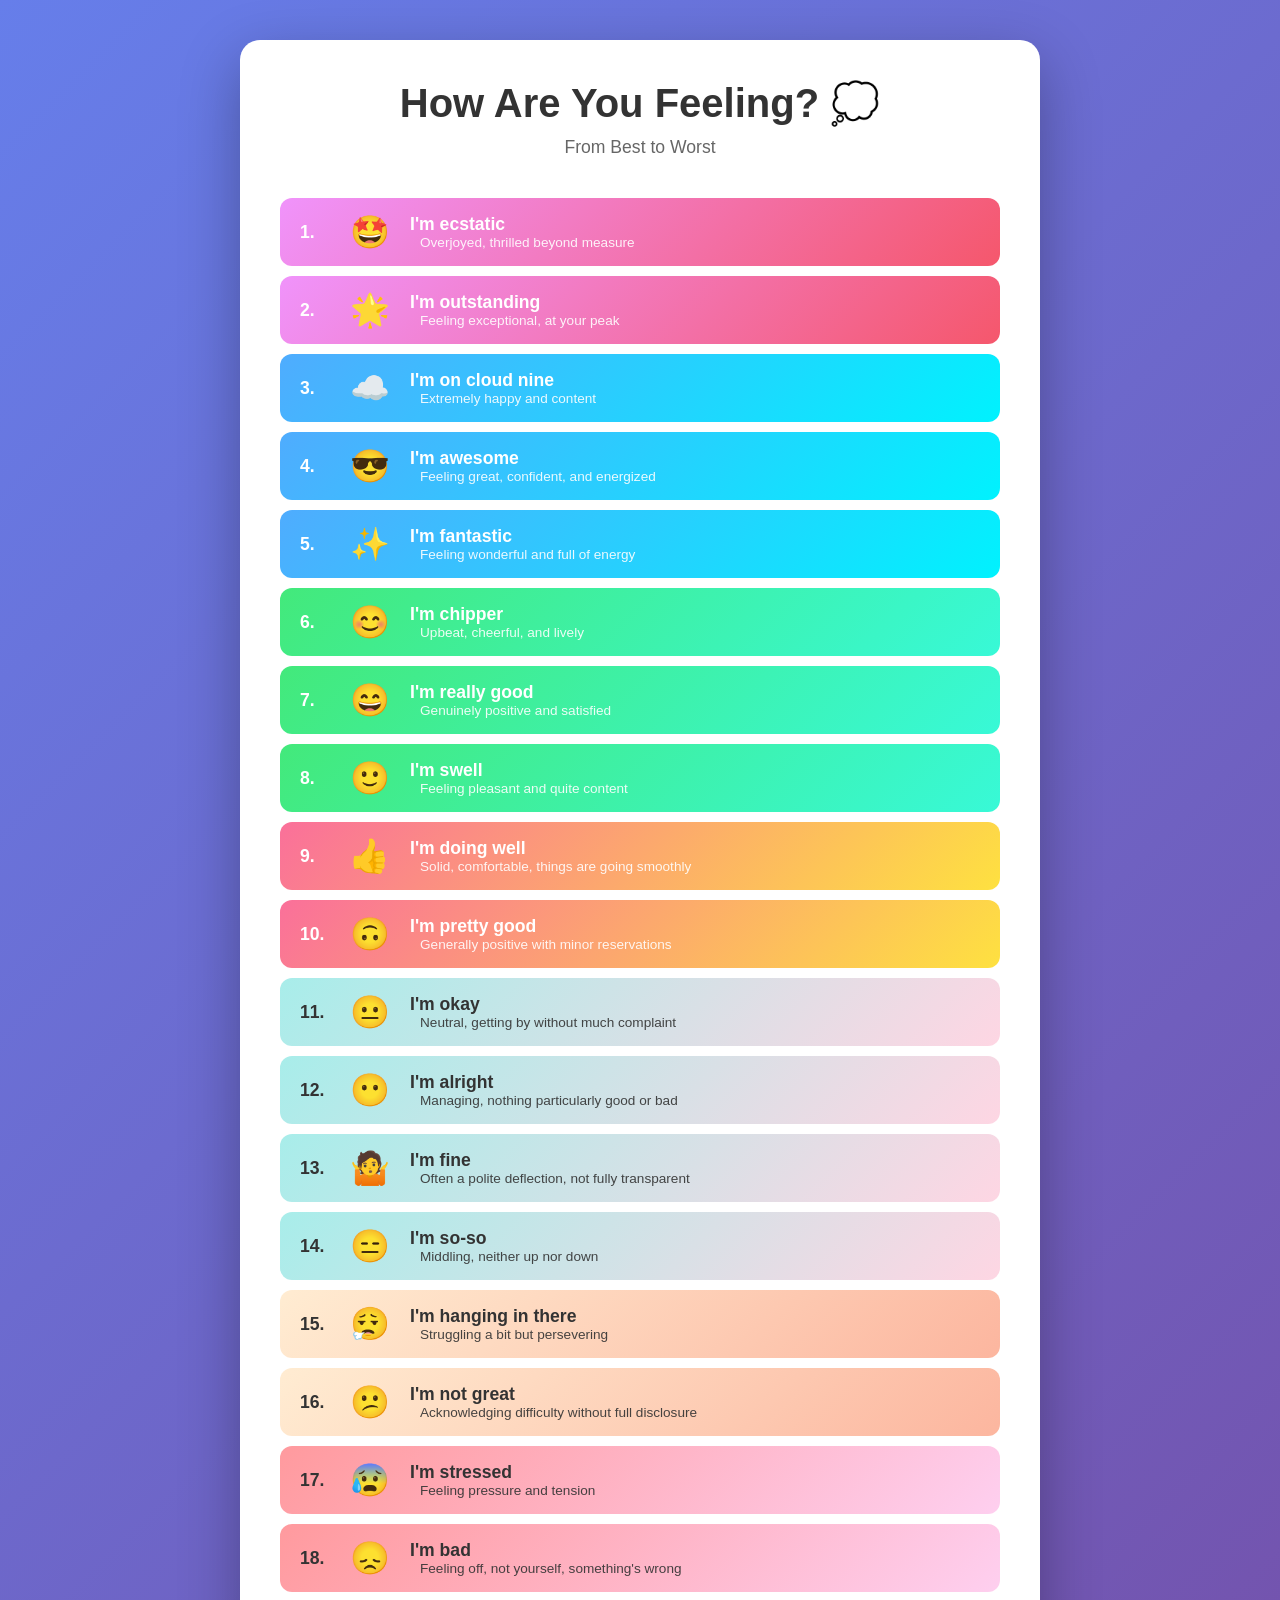
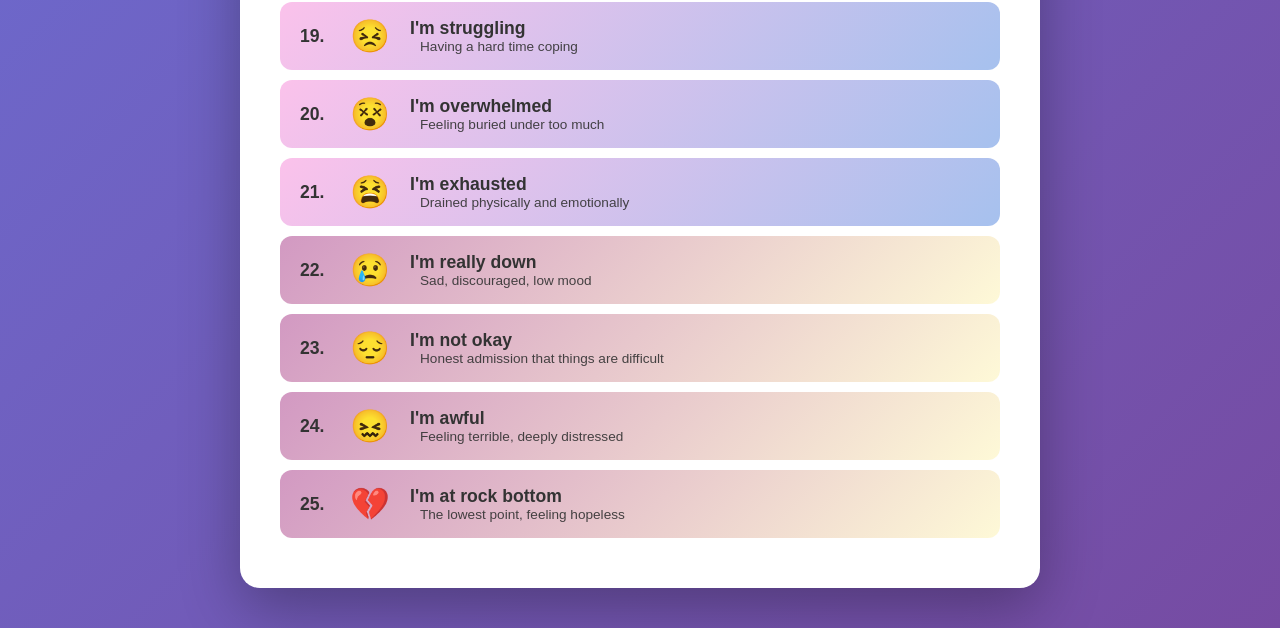
==== feelings_infographic.html @ a2887079 "Create feelings_infographic.html Created feeling page" ====
<!DOCTYPE html>
<html lang="en">
<head>
    <meta charset="UTF-8">
    <meta name="viewport" content="width=device-width, initial-scale=1.0">
    <title>How Are You Feeling?</title>
    <style>
        * {
            margin: 0;
            padding: 0;
            box-sizing: border-box;
        }
        
        body {
            font-family: 'Segoe UI', Tahoma, Geneva, Verdana, sans-serif;
            background: linear-gradient(135deg, #667eea 0%, #764ba2 100%);
            padding: 40px 20px;
            min-height: 100vh;
        }
        
        .container {
            max-width: 800px;
            margin: 0 auto;
            background: white;
            border-radius: 20px;
            padding: 40px;
            box-shadow: 0 20px 60px rgba(0,0,0,0.3);
        }
        
        h1 {
            text-align: center;
            color: #333;
            margin-bottom: 10px;
            font-size: 2.5em;
        }
        
        .subtitle {
            text-align: center;
            color: #666;
            margin-bottom: 40px;
            font-size: 1.1em;
        }
        
        .feeling-item {
            display: flex;
            align-items: center;
            padding: 15px 20px;
            margin: 10px 0;
            border-radius: 12px;
            transition: transform 0.2s, box-shadow 0.2s;
        }
        
        .feeling-item:hover {
            transform: translateX(5px);
            box-shadow: 0 4px 12px rgba(0,0,0,0.1);
        }
        
        .best { background: linear-gradient(135deg, #f093fb 0%, #f5576c 100%); color: white; }
        .great { background: linear-gradient(135deg, #4facfe 0%, #00f2fe 100%); color: white; }
        .good { background: linear-gradient(135deg, #43e97b 0%, #38f9d7 100%); color: white; }
        .okay { background: linear-gradient(135deg, #fa709a 0%, #fee140 100%); color: white; }
        .neutral { background: linear-gradient(135deg, #a8edea 0%, #fed6e3 100%); color: #333; }
        .struggling { background: linear-gradient(135deg, #ffecd2 0%, #fcb69f 100%); color: #333; }
        .difficult { background: linear-gradient(135deg, #ff9a9e 0%, #fecfef 100%); color: #333; }
        .bad { background: linear-gradient(135deg, #fbc2eb 0%, #a6c1ee 100%); color: #333; }
        .worst { background: linear-gradient(135deg, #d299c2 0%, #fef9d7 100%); color: #333; }
        
        .emoji {
            font-size: 2em;
            margin-right: 15px;
            min-width: 50px;
            text-align: center;
        }
        
        .number {
            font-weight: bold;
            margin-right: 15px;
            min-width: 30px;
            font-size: 1.1em;
        }
        
        .text {
            flex-grow: 1;
            font-weight: 600;
            font-size: 1.1em;
        }
        
        .description {
            font-size: 0.85em;
            opacity: 0.9;
            font-weight: 400;
            margin-left: 10px;
        }
    </style>
</head>
<body>
    <div class="container">
        <h1>How Are You Feeling? 💭</h1>
        <p class="subtitle">From Best to Worst</p>
        
        <div class="feeling-item best">
            <span class="number">1.</span>
            <span class="emoji">🤩</span>
            <div>
                <span class="text">I'm ecstatic</span>
                <div class="description">Overjoyed, thrilled beyond measure</div>
            </div>
        </div>
        
        <div class="feeling-item best">
            <span class="number">2.</span>
            <span class="emoji">🌟</span>
            <div>
                <span class="text">I'm outstanding</span>
                <div class="description">Feeling exceptional, at your peak</div>
            </div>
        </div>
        
        <div class="feeling-item great">
            <span class="number">3.</span>
            <span class="emoji">☁️</span>
            <div>
                <span class="text">I'm on cloud nine</span>
                <div class="description">Extremely happy and content</div>
            </div>
        </div>
        
        <div class="feeling-item great">
            <span class="number">4.</span>
            <span class="emoji">😎</span>
            <div>
                <span class="text">I'm awesome</span>
                <div class="description">Feeling great, confident, and energized</div>
            </div>
        </div>
        
        <div class="feeling-item great">
            <span class="number">5.</span>
            <span class="emoji">✨</span>
            <div>
                <span class="text">I'm fantastic</span>
                <div class="description">Feeling wonderful and full of energy</div>
            </div>
        </div>
        
        <div class="feeling-item good">
            <span class="number">6.</span>
            <span class="emoji">😊</span>
            <div>
                <span class="text">I'm chipper</span>
                <div class="description">Upbeat, cheerful, and lively</div>
            </div>
        </div>
        
        <div class="feeling-item good">
            <span class="number">7.</span>
            <span class="emoji">😄</span>
            <div>
                <span class="text">I'm really good</span>
                <div class="description">Genuinely positive and satisfied</div>
            </div>
        </div>
        
        <div class="feeling-item good">
            <span class="number">8.</span>
            <span class="emoji">🙂</span>
            <div>
                <span class="text">I'm swell</span>
                <div class="description">Feeling pleasant and quite content</div>
            </div>
        </div>
        
        <div class="feeling-item okay">
            <span class="number">9.</span>
            <span class="emoji">👍</span>
            <div>
                <span class="text">I'm doing well</span>
                <div class="description">Solid, comfortable, things are going smoothly</div>
            </div>
        </div>
        
        <div class="feeling-item okay">
            <span class="number">10.</span>
            <span class="emoji">🙃</span>
            <div>
                <span class="text">I'm pretty good</span>
                <div class="description">Generally positive with minor reservations</div>
            </div>
        </div>
        
        <div class="feeling-item neutral">
            <span class="number">11.</span>
            <span class="emoji">😐</span>
            <div>
                <span class="text">I'm okay</span>
                <div class="description">Neutral, getting by without much complaint</div>
            </div>
        </div>
        
        <div class="feeling-item neutral">
            <span class="number">12.</span>
            <span class="emoji">😶</span>
            <div>
                <span class="text">I'm alright</span>
                <div class="description">Managing, nothing particularly good or bad</div>
            </div>
        </div>
        
        <div class="feeling-item neutral">
            <span class="number">13.</span>
            <span class="emoji">🤷</span>
            <div>
                <span class="text">I'm fine</span>
                <div class="description">Often a polite deflection, not fully transparent</div>
            </div>
        </div>
        
        <div class="feeling-item neutral">
            <span class="number">14.</span>
            <span class="emoji">😑</span>
            <div>
                <span class="text">I'm so-so</span>
                <div class="description">Middling, neither up nor down</div>
            </div>
        </div>
        
        <div class="feeling-item struggling">
            <span class="number">15.</span>
            <span class="emoji">😮‍💨</span>
            <div>
                <span class="text">I'm hanging in there</span>
                <div class="description">Struggling a bit but persevering</div>
            </div>
        </div>
        
        <div class="feeling-item struggling">
            <span class="number">16.</span>
            <span class="emoji">😕</span>
            <div>
                <span class="text">I'm not great</span>
                <div class="description">Acknowledging difficulty without full disclosure</div>
            </div>
        </div>
        
        <div class="feeling-item difficult">
            <span class="number">17.</span>
            <span class="emoji">😰</span>
            <div>
                <span class="text">I'm stressed</span>
                <div class="description">Feeling pressure and tension</div>
            </div>
        </div>
        
        <div class="feeling-item difficult">
            <span class="number">18.</span>
            <span class="emoji">😞</span>
            <div>
                <span class="text">I'm bad</span>
                <div class="description">Feeling off, not yourself, something's wrong</div>
            </div>
        </div>
        
        <div class="feeling-item bad">
            <span class="number">19.</span>
            <span class="emoji">😣</span>
            <div>
                <span class="text">I'm struggling</span>
                <div class="description">Having a hard time coping</div>
            </div>
        </div>
        
        <div class="feeling-item bad">
            <span class="number">20.</span>
            <span class="emoji">😵</span>
            <div>
                <span class="text">I'm overwhelmed</span>
                <div class="description">Feeling buried under too much</div>
            </div>
        </div>
        
        <div class="feeling-item bad">
            <span class="number">21.</span>
            <span class="emoji">😫</span>
            <div>
                <span class="text">I'm exhausted</span>
                <div class="description">Drained physically and emotionally</div>
            </div>
        </div>
        
        <div class="feeling-item worst">
            <span class="number">22.</span>
            <span class="emoji">😢</span>
            <div>
                <span class="text">I'm really down</span>
                <div class="description">Sad, discouraged, low mood</div>
            </div>
        </div>
        
        <div class="feeling-item worst">
            <span class="number">23.</span>
            <span class="emoji">😔</span>
            <div>
                <span class="text">I'm not okay</span>
                <div class="description">Honest admission that things are difficult</div>
            </div>
        </div>
        
        <div class="feeling-item worst">
            <span class="number">24.</span>
            <span class="emoji">😖</span>
            <div>
                <span class="text">I'm awful</span>
                <div class="description">Feeling terrible, deeply distressed</div>
            </div>
        </div>
        
        <div class="feeling-item worst">
            <span class="number">25.</span>
            <span class="emoji">💔</span>
            <div>
                <span class="text">I'm at rock bottom</span>
                <div class="description">The lowest point, feeling hopeless</div>
            </div>
        </div>
    </div>
</body>
</html>
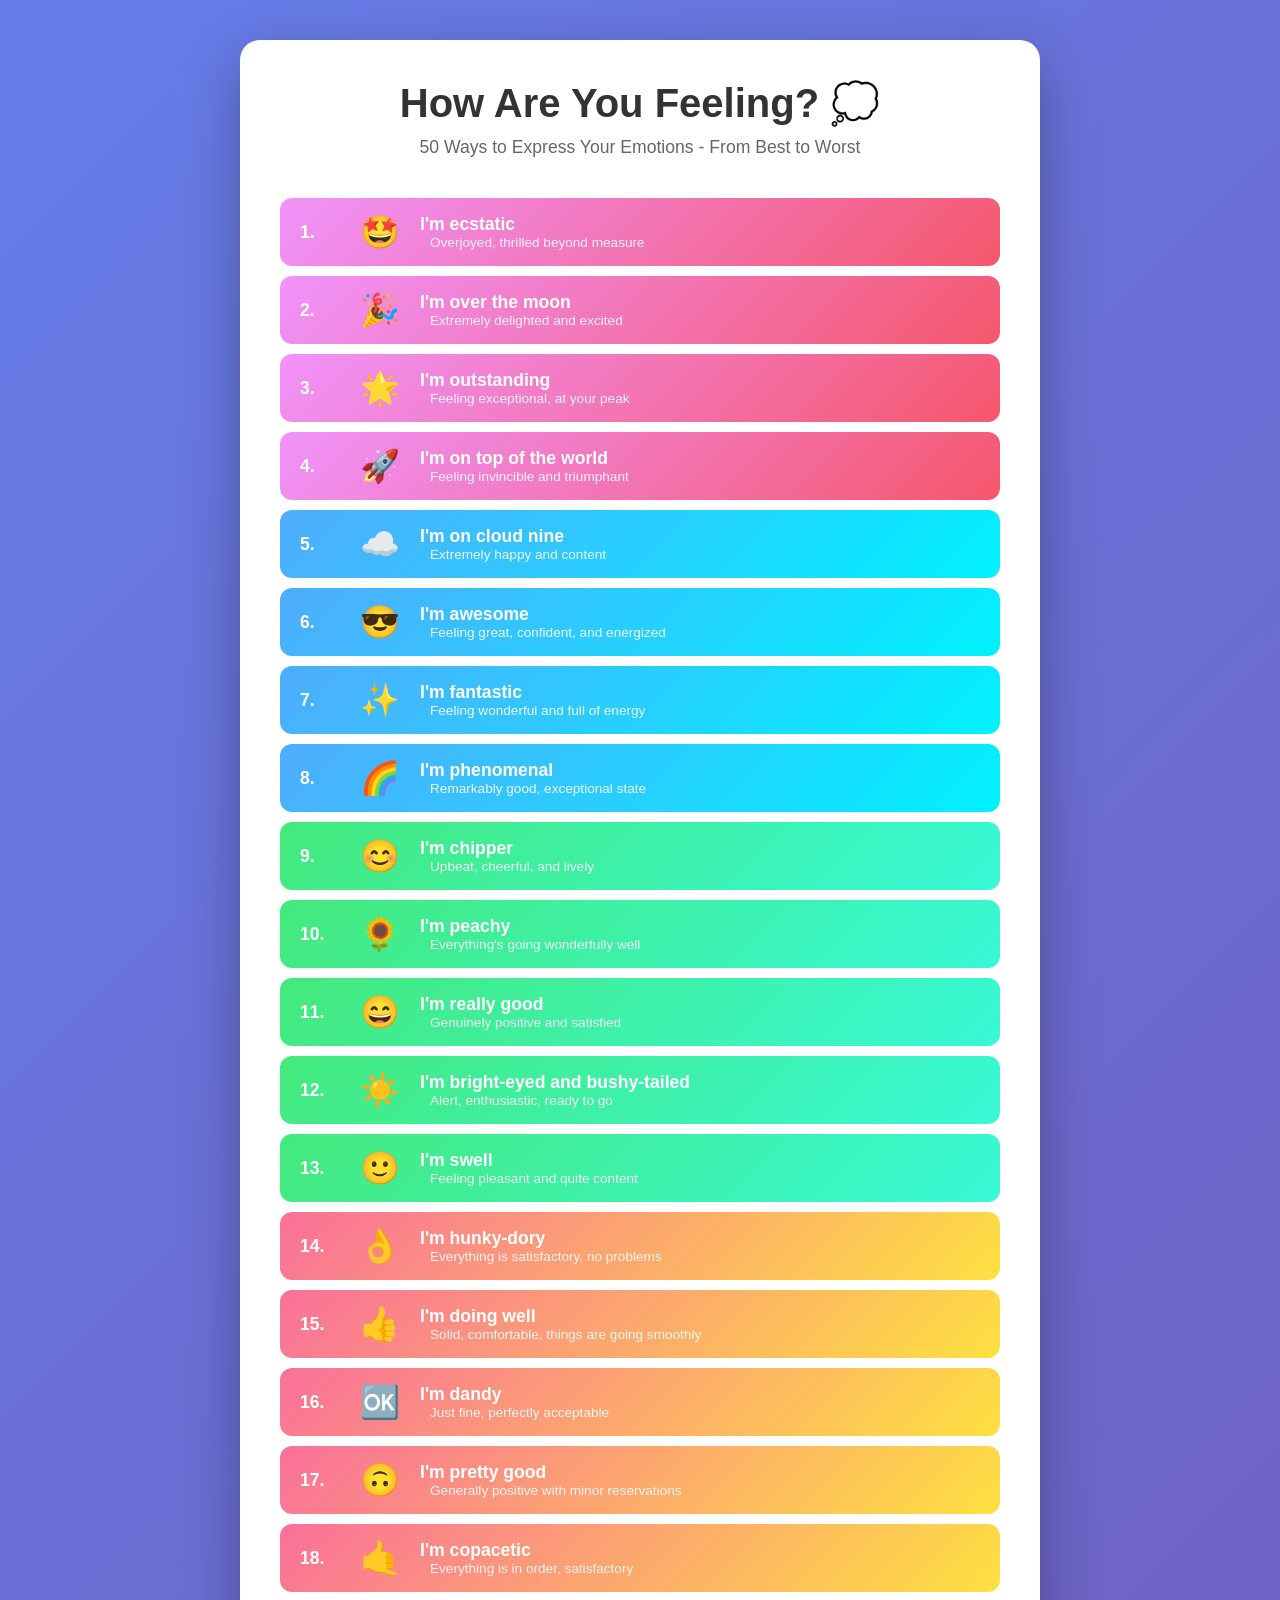
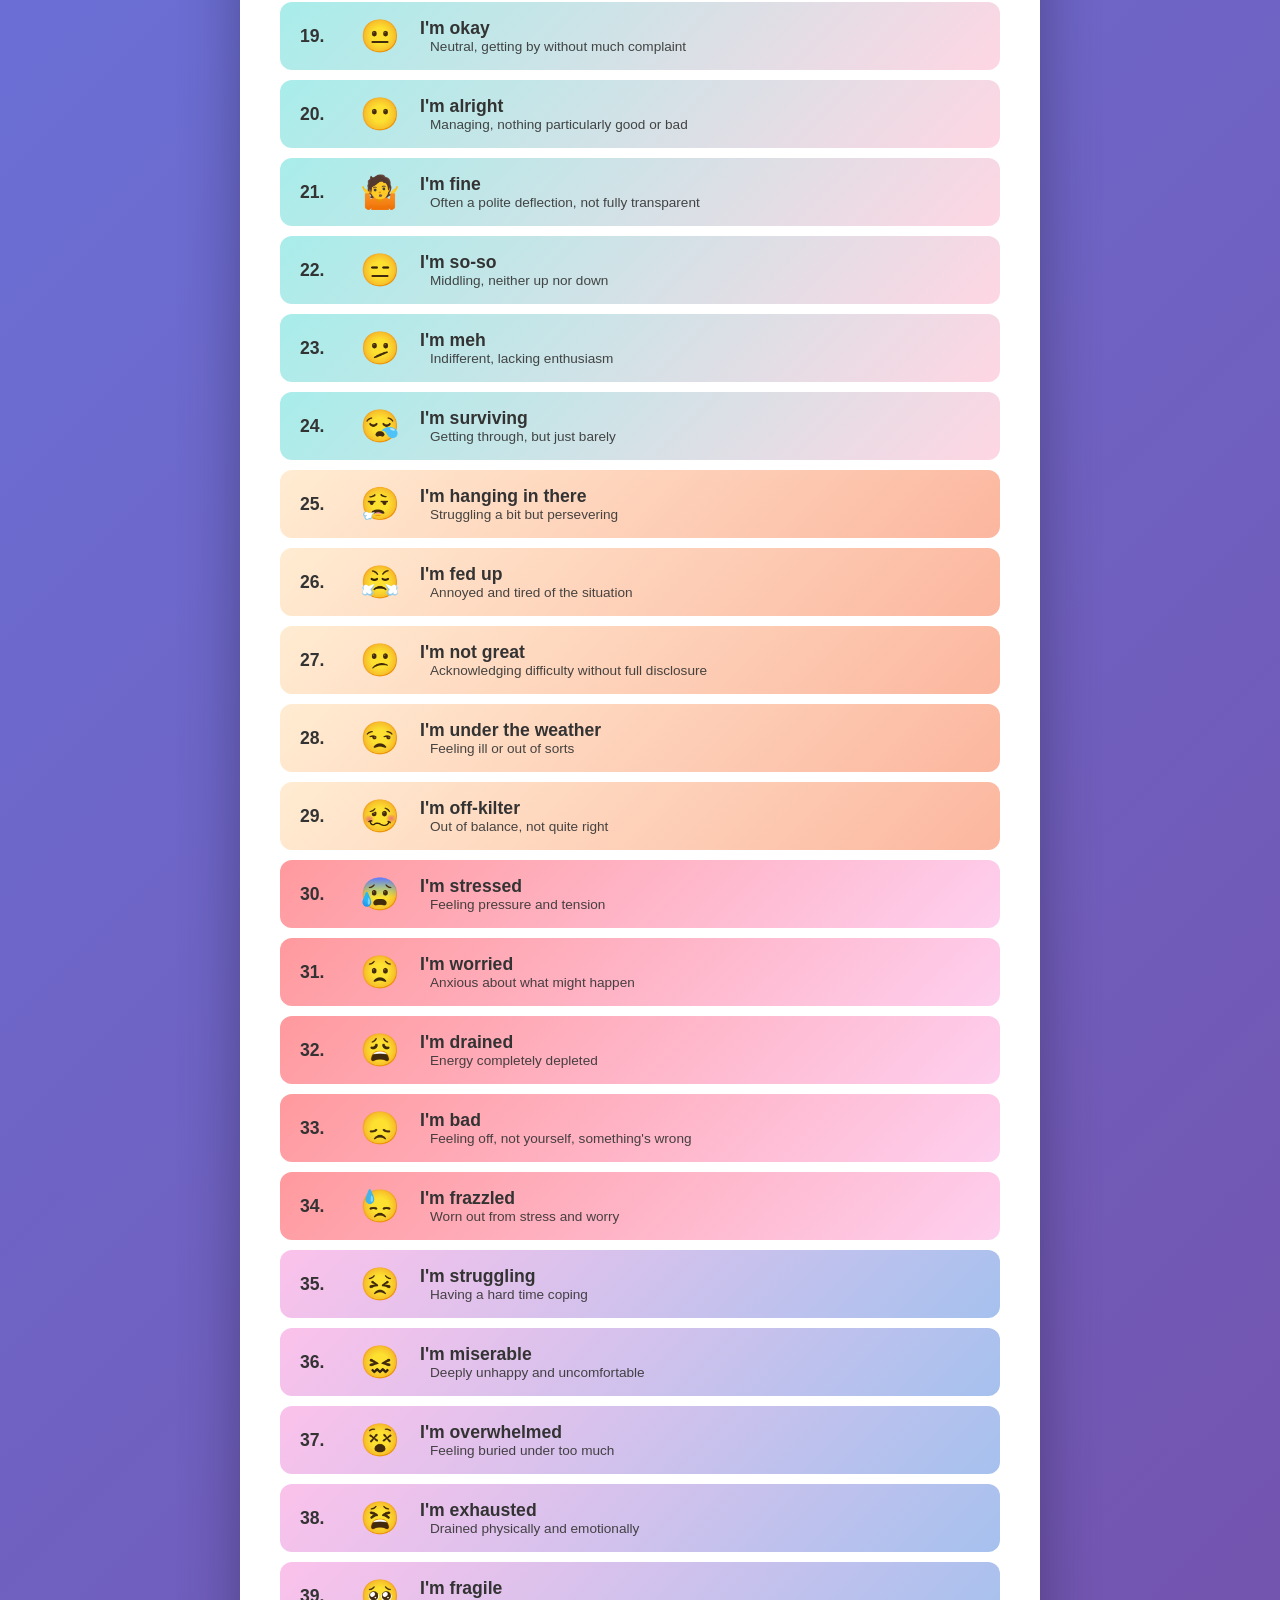
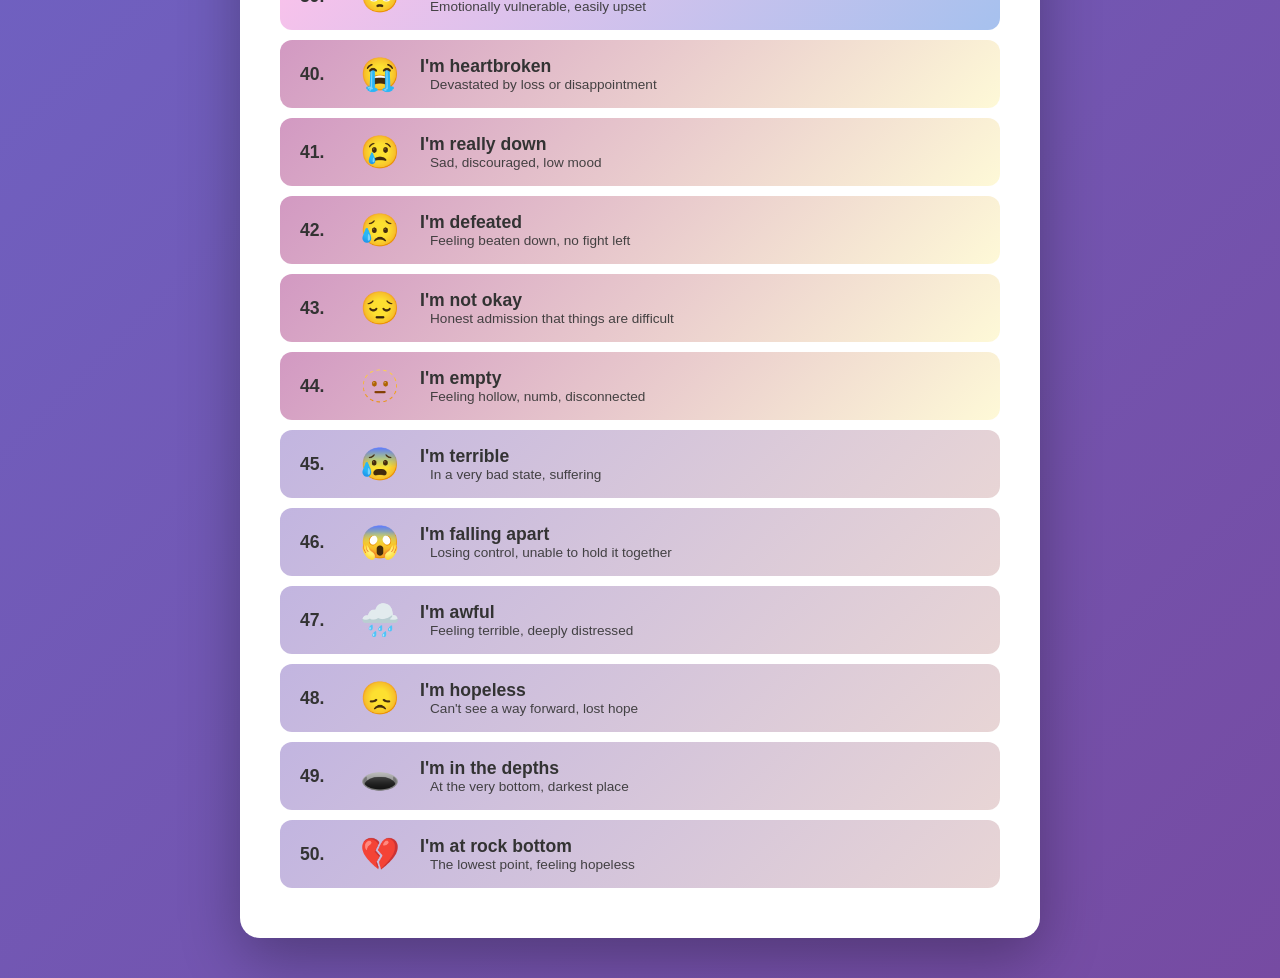
==== commit d688edb3: "Update feelings_infographic.html" ====
--- a/feelings_infographic.html
+++ b/feelings_infographic.html
@@ -64,6 +64,7 @@
         .difficult { background: linear-gradient(135deg, #ff9a9e 0%, #fecfef 100%); color: #333; }
         .bad { background: linear-gradient(135deg, #fbc2eb 0%, #a6c1ee 100%); color: #333; }
         .worst { background: linear-gradient(135deg, #d299c2 0%, #fef9d7 100%); color: #333; }
+        .terrible { background: linear-gradient(135deg, #c2b5e0 0%, #e8d5d5 100%); color: #333; }
         
         .emoji {
             font-size: 2em;
@@ -75,7 +76,7 @@
         .number {
             font-weight: bold;
             margin-right: 15px;
-            min-width: 30px;
+            min-width: 40px;
             font-size: 1.1em;
         }
         
@@ -96,7 +97,7 @@
 <body>
     <div class="container">
         <h1>How Are You Feeling? 💭</h1>
-        <p class="subtitle">From Best to Worst</p>
+        <p class="subtitle">50 Ways to Express Your Emotions - From Best to Worst</p>
         
         <div class="feeling-item best">
             <span class="number">1.</span>
@@ -109,6 +110,15 @@
         
         <div class="feeling-item best">
             <span class="number">2.</span>
+            <span class="emoji">🎉</span>
+            <div>
+                <span class="text">I'm over the moon</span>
+                <div class="description">Extremely delighted and excited</div>
+            </div>
+        </div>
+        
+        <div class="feeling-item best">
+            <span class="number">3.</span>
             <span class="emoji">🌟</span>
             <div>
                 <span class="text">I'm outstanding</span>
@@ -116,8 +126,17 @@
             </div>
         </div>
         
+        <div class="feeling-item best">
+            <span class="number">4.</span>
+            <span class="emoji">🚀</span>
+            <div>
+                <span class="text">I'm on top of the world</span>
+                <div class="description">Feeling invincible and triumphant</div>
+            </div>
+        </div>
+        
         <div class="feeling-item great">
-            <span class="number">3.</span>
+            <span class="number">5.</span>
             <span class="emoji">☁️</span>
             <div>
                 <span class="text">I'm on cloud nine</span>
@@ -126,7 +145,7 @@
         </div>
         
         <div class="feeling-item great">
-            <span class="number">4.</span>
+            <span class="number">6.</span>
             <span class="emoji">😎</span>
             <div>
                 <span class="text">I'm awesome</span>
@@ -135,7 +154,7 @@
         </div>
         
         <div class="feeling-item great">
-            <span class="number">5.</span>
+            <span class="number">7.</span>
             <span class="emoji">✨</span>
             <div>
                 <span class="text">I'm fantastic</span>
@@ -143,8 +162,17 @@
             </div>
         </div>
         
+        <div class="feeling-item great">
+            <span class="number">8.</span>
+            <span class="emoji">🌈</span>
+            <div>
+                <span class="text">I'm phenomenal</span>
+                <div class="description">Remarkably good, exceptional state</div>
+            </div>
+        </div>
+        
         <div class="feeling-item good">
-            <span class="number">6.</span>
+            <span class="number">9.</span>
             <span class="emoji">😊</span>
             <div>
                 <span class="text">I'm chipper</span>
@@ -153,7 +181,16 @@
         </div>
         
         <div class="feeling-item good">
-            <span class="number">7.</span>
+            <span class="number">10.</span>
+            <span class="emoji">🌻</span>
+            <div>
+                <span class="text">I'm peachy</span>
+                <div class="description">Everything's going wonderfully well</div>
+            </div>
+        </div>
+        
+        <div class="feeling-item good">
+            <span class="number">11.</span>
             <span class="emoji">😄</span>
             <div>
                 <span class="text">I'm really good</span>
@@ -162,7 +199,16 @@
         </div>
         
         <div class="feeling-item good">
-            <span class="number">8.</span>
+            <span class="number">12.</span>
+            <span class="emoji">☀️</span>
+            <div>
+                <span class="text">I'm bright-eyed and bushy-tailed</span>
+                <div class="description">Alert, enthusiastic, ready to go</div>
+            </div>
+        </div>
+        
+        <div class="feeling-item good">
+            <span class="number">13.</span>
             <span class="emoji">🙂</span>
             <div>
                 <span class="text">I'm swell</span>
@@ -171,7 +217,16 @@
         </div>
         
         <div class="feeling-item okay">
-            <span class="number">9.</span>
+            <span class="number">14.</span>
+            <span class="emoji">👌</span>
+            <div>
+                <span class="text">I'm hunky-dory</span>
+                <div class="description">Everything is satisfactory, no problems</div>
+            </div>
+        </div>
+        
+        <div class="feeling-item okay">
+            <span class="number">15.</span>
             <span class="emoji">👍</span>
             <div>
                 <span class="text">I'm doing well</span>
@@ -180,7 +235,16 @@
         </div>
         
         <div class="feeling-item okay">
-            <span class="number">10.</span>
+            <span class="number">16.</span>
+            <span class="emoji">🆗</span>
+            <div>
+                <span class="text">I'm dandy</span>
+                <div class="description">Just fine, perfectly acceptable</div>
+            </div>
+        </div>
+        
+        <div class="feeling-item okay">
+            <span class="number">17.</span>
             <span class="emoji">🙃</span>
             <div>
                 <span class="text">I'm pretty good</span>
@@ -188,8 +252,17 @@
             </div>
         </div>
         
+        <div class="feeling-item okay">
+            <span class="number">18.</span>
+            <span class="emoji">🤙</span>
+            <div>
+                <span class="text">I'm copacetic</span>
+                <div class="description">Everything is in order, satisfactory</div>
+            </div>
+        </div>
+        
         <div class="feeling-item neutral">
-            <span class="number">11.</span>
+            <span class="number">19.</span>
             <span class="emoji">😐</span>
             <div>
                 <span class="text">I'm okay</span>
@@ -198,7 +271,7 @@
         </div>
         
         <div class="feeling-item neutral">
-            <span class="number">12.</span>
+            <span class="number">20.</span>
             <span class="emoji">😶</span>
             <div>
                 <span class="text">I'm alright</span>
@@ -207,7 +280,7 @@
         </div>
         
         <div class="feeling-item neutral">
-            <span class="number">13.</span>
+            <span class="number">21.</span>
             <span class="emoji">🤷</span>
             <div>
                 <span class="text">I'm fine</span>
@@ -216,7 +289,7 @@
         </div>
         
         <div class="feeling-item neutral">
-            <span class="number">14.</span>
+            <span class="number">22.</span>
             <span class="emoji">😑</span>
             <div>
                 <span class="text">I'm so-so</span>
@@ -224,8 +297,26 @@
             </div>
         </div>
         
+        <div class="feeling-item neutral">
+            <span class="number">23.</span>
+            <span class="emoji">🫤</span>
+            <div>
+                <span class="text">I'm meh</span>
+                <div class="description">Indifferent, lacking enthusiasm</div>
+            </div>
+        </div>
+        
+        <div class="feeling-item neutral">
+            <span class="number">24.</span>
+            <span class="emoji">😪</span>
+            <div>
+                <span class="text">I'm surviving</span>
+                <div class="description">Getting through, but just barely</div>
+            </div>
+        </div>
+        
         <div class="feeling-item struggling">
-            <span class="number">15.</span>
+            <span class="number">25.</span>
             <span class="emoji">😮‍💨</span>
             <div>
                 <span class="text">I'm hanging in there</span>
@@ -234,7 +325,16 @@
         </div>
         
         <div class="feeling-item struggling">
-            <span class="number">16.</span>
+            <span class="number">26.</span>
+            <span class="emoji">😤</span>
+            <div>
+                <span class="text">I'm fed up</span>
+                <div class="description">Annoyed and tired of the situation</div>
+            </div>
+        </div>
+        
+        <div class="feeling-item struggling">
+            <span class="number">27.</span>
             <span class="emoji">😕</span>
             <div>
                 <span class="text">I'm not great</span>
@@ -242,8 +342,26 @@
             </div>
         </div>
         
+        <div class="feeling-item struggling">
+            <span class="number">28.</span>
+            <span class="emoji">😒</span>
+            <div>
+                <span class="text">I'm under the weather</span>
+                <div class="description">Feeling ill or out of sorts</div>
+            </div>
+        </div>
+        
+        <div class="feeling-item struggling">
+            <span class="number">29.</span>
+            <span class="emoji">🥴</span>
+            <div>
+                <span class="text">I'm off-kilter</span>
+                <div class="description">Out of balance, not quite right</div>
+            </div>
+        </div>
+        
         <div class="feeling-item difficult">
-            <span class="number">17.</span>
+            <span class="number">30.</span>
             <span class="emoji">😰</span>
             <div>
                 <span class="text">I'm stressed</span>
@@ -252,7 +370,25 @@
         </div>
         
         <div class="feeling-item difficult">
-            <span class="number">18.</span>
+            <span class="number">31.</span>
+            <span class="emoji">😟</span>
+            <div>
+                <span class="text">I'm worried</span>
+                <div class="description">Anxious about what might happen</div>
+            </div>
+        </div>
+        
+        <div class="feeling-item difficult">
+            <span class="number">32.</span>
+            <span class="emoji">😩</span>
+            <div>
+                <span class="text">I'm drained</span>
+                <div class="description">Energy completely depleted</div>
+            </div>
+        </div>
+        
+        <div class="feeling-item difficult">
+            <span class="number">33.</span>
             <span class="emoji">😞</span>
             <div>
                 <span class="text">I'm bad</span>
@@ -260,8 +396,17 @@
             </div>
         </div>
         
+        <div class="feeling-item difficult">
+            <span class="number">34.</span>
+            <span class="emoji">😓</span>
+            <div>
+                <span class="text">I'm frazzled</span>
+                <div class="description">Worn out from stress and worry</div>
+            </div>
+        </div>
+        
         <div class="feeling-item bad">
-            <span class="number">19.</span>
+            <span class="number">35.</span>
             <span class="emoji">😣</span>
             <div>
                 <span class="text">I'm struggling</span>
@@ -270,7 +415,16 @@
         </div>
         
         <div class="feeling-item bad">
-            <span class="number">20.</span>
+            <span class="number">36.</span>
+            <span class="emoji">😖</span>
+            <div>
+                <span class="text">I'm miserable</span>
+                <div class="description">Deeply unhappy and uncomfortable</div>
+            </div>
+        </div>
+        
+        <div class="feeling-item bad">
+            <span class="number">37.</span>
             <span class="emoji">😵</span>
             <div>
                 <span class="text">I'm overwhelmed</span>
@@ -279,7 +433,7 @@
         </div>
         
         <div class="feeling-item bad">
-            <span class="number">21.</span>
+            <span class="number">38.</span>
             <span class="emoji">😫</span>
             <div>
                 <span class="text">I'm exhausted</span>
@@ -287,8 +441,26 @@
             </div>
         </div>
         
+        <div class="feeling-item bad">
+            <span class="number">39.</span>
+            <span class="emoji">🥺</span>
+            <div>
+                <span class="text">I'm fragile</span>
+                <div class="description">Emotionally vulnerable, easily upset</div>
+            </div>
+        </div>
+        
         <div class="feeling-item worst">
-            <span class="number">22.</span>
+            <span class="number">40.</span>
+            <span class="emoji">😭</span>
+            <div>
+                <span class="text">I'm heartbroken</span>
+                <div class="description">Devastated by loss or disappointment</div>
+            </div>
+        </div>
+        
+        <div class="feeling-item worst">
+            <span class="number">41.</span>
             <span class="emoji">😢</span>
             <div>
                 <span class="text">I'm really down</span>
@@ -297,7 +469,16 @@
         </div>
         
         <div class="feeling-item worst">
-            <span class="number">23.</span>
+            <span class="number">42.</span>
+            <span class="emoji">😥</span>
+            <div>
+                <span class="text">I'm defeated</span>
+                <div class="description">Feeling beaten down, no fight left</div>
+            </div>
+        </div>
+        
+        <div class="feeling-item worst">
+            <span class="number">43.</span>
             <span class="emoji">😔</span>
             <div>
                 <span class="text">I'm not okay</span>
@@ -306,16 +487,61 @@
         </div>
         
         <div class="feeling-item worst">
-            <span class="number">24.</span>
-            <span class="emoji">😖</span>
+            <span class="number">44.</span>
+            <span class="emoji">🫥</span>
+            <div>
+                <span class="text">I'm empty</span>
+                <div class="description">Feeling hollow, numb, disconnected</div>
+            </div>
+        </div>
+        
+        <div class="feeling-item terrible">
+            <span class="number">45.</span>
+            <span class="emoji">😰</span>
+            <div>
+                <span class="text">I'm terrible</span>
+                <div class="description">In a very bad state, suffering</div>
+            </div>
+        </div>
+        
+        <div class="feeling-item terrible">
+            <span class="number">46.</span>
+            <span class="emoji">😱</span>
+            <div>
+                <span class="text">I'm falling apart</span>
+                <div class="description">Losing control, unable to hold it together</div>
+            </div>
+        </div>
+        
+        <div class="feeling-item terrible">
+            <span class="number">47.</span>
+            <span class="emoji">🌧️</span>
             <div>
                 <span class="text">I'm awful</span>
                 <div class="description">Feeling terrible, deeply distressed</div>
             </div>
         </div>
         
-        <div class="feeling-item worst">
-            <span class="number">25.</span>
+        <div class="feeling-item terrible">
+            <span class="number">48.</span>
+            <span class="emoji">😞</span>
+            <div>
+                <span class="text">I'm hopeless</span>
+                <div class="description">Can't see a way forward, lost hope</div>
+            </div>
+        </div>
+        
+        <div class="feeling-item terrible">
+            <span class="number">49.</span>
+            <span class="emoji">🕳️</span>
+            <div>
+                <span class="text">I'm in the depths</span>
+                <div class="description">At the very bottom, darkest place</div>
+            </div>
+        </div>
+        
+        <div class="feeling-item terrible">
+            <span class="number">50.</span>
             <span class="emoji">💔</span>
             <div>
                 <span class="text">I'm at rock bottom</span>
@@ -324,4 +550,4 @@
         </div>
     </div>
 </body>
-</html>+</html>
